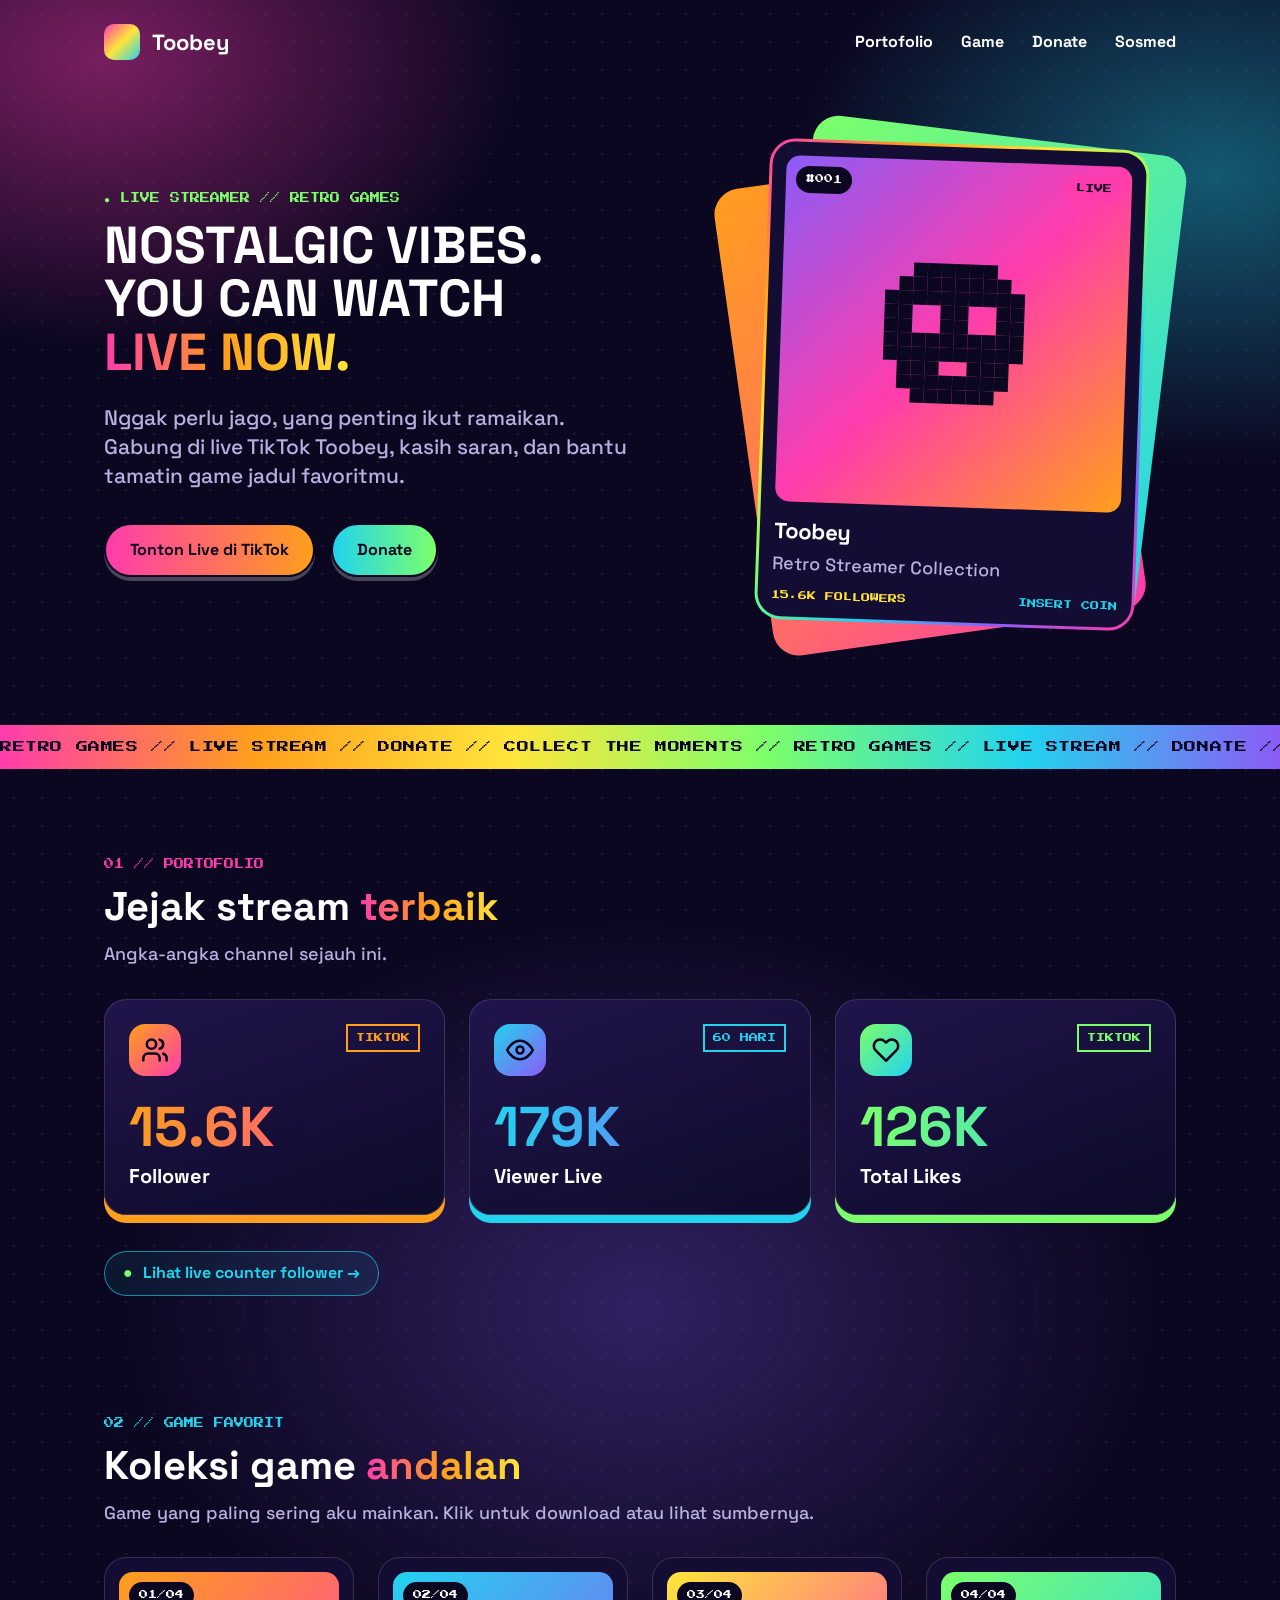
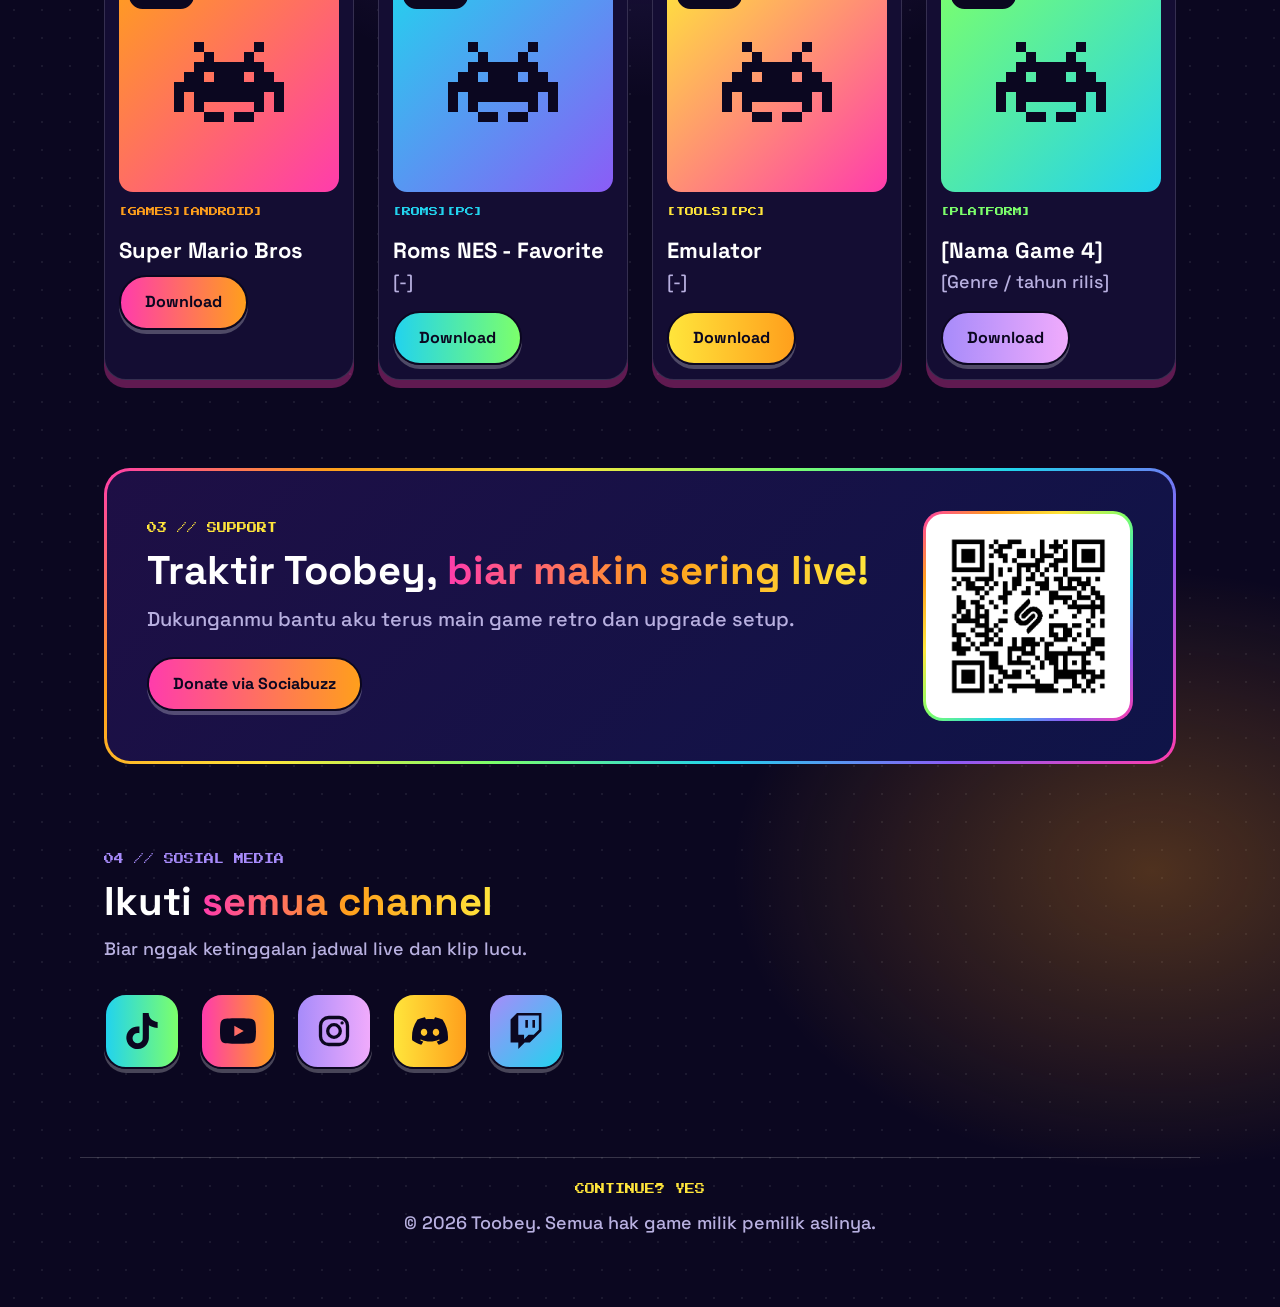
==== index.html @ 03cef906 "Update index.html" ====
<!doctype html>
<html lang="id">
<head>
<meta charset="utf-8">
<meta name="viewport" content="width=device-width, initial-scale=1">
<title>Toobey | Retro Game Streamer</title>
<meta name="description" content="Live streamer game retro. Portofolio, game favorit, donate, dan semua link sosial media.">
<meta name="theme-color" content="#0B0720">

<link rel="preconnect" href="https://fonts.googleapis.com">
<link href="https://fonts.googleapis.com/css2?family=Press+Start+2P&amp;family=Space+Grotesk:wght@500;700&amp;display=swap" rel="stylesheet">
<style>
body{margin:0}
a{text-decoration:none}
.px{font-family:'Press Start 2P',monospace}
.rb{padding:3px;border-radius:26px;background:linear-gradient(135deg,#FF3CAC,#FF9F1C,#FFE53B,#7CFF6B,#22D3EE,#8B5CF6,#FF3CAC);box-sizing:border-box}
.rbi{background:#140D33;border-radius:23px;box-sizing:border-box}
.nft{background:#140D33;border:1px solid rgba(255,255,255,.14);border-radius:22px;padding:14px;box-sizing:border-box;box-shadow:0 8px 0 rgba(255,60,172,.35)}
.nft:hover{transform:translateY(-6px);box-shadow:0 14px 0 rgba(34,211,238,.45)}
.art{position:relative;border-radius:14px;aspect-ratio:1/1;overflow:hidden;display:flex;align-items:center;justify-content:center;margin-bottom:14px}
.badge{position:absolute;top:10px;left:10px;background:#0B0720;color:#fff;font-family:'Press Start 2P',monospace;font-size:9px;line-height:1.4;padding:7px 10px;border-radius:999px}
.g1{background:linear-gradient(135deg,#FF3CAC,#784BA0,#2B86C5)}
.g2{background:linear-gradient(135deg,#FF9F1C,#FF3CAC)}
.g3{background:linear-gradient(135deg,#22D3EE,#8B5CF6)}
.g4{background:linear-gradient(135deg,#7CFF6B,#22D3EE)}
.g5{background:linear-gradient(135deg,#FFE53B,#FF3CAC)}
.g6{background:linear-gradient(135deg,#8B5CF6,#FF3CAC,#FF9F1C)}
.btn{display:inline-block;padding:14px 24px;border-radius:999px;font-family:'Space Grotesk',sans-serif;font-weight:700;font-size:16px;color:#0B0720;min-height:44px;box-sizing:border-box;text-align:center;border:2px solid #0B0720;box-shadow:0 4px 0 rgba(255,255,255,.25)}
.btn:hover{transform:translateY(-2px);filter:brightness(1.1)}
.b1{background:linear-gradient(90deg,#FF3CAC,#FF9F1C)}
.b2{background:linear-gradient(90deg,#22D3EE,#7CFF6B)}
.b3{background:linear-gradient(90deg,#A78BFA,#F0ABFC)}
.b4{background:linear-gradient(90deg,#FFE53B,#FF9F1C)}
.ico{width:76px;height:76px;padding:0;border-radius:22px;display:inline-flex;align-items:center;justify-content:center}
.b5{background:linear-gradient(135deg,#A78BFA,#22D3EE)}
.stat{position:relative;overflow:hidden;border-radius:22px;padding:24px;box-sizing:border-box;background:linear-gradient(160deg,rgba(34,22,78,.95),rgba(14,11,42,.95));border:1px solid rgba(255,255,255,.14);box-shadow:0 8px 0 var(--c1)}
.stat:hover{transform:translateY(-4px)}
.sico{width:52px;height:52px;border-radius:16px;display:flex;align-items:center;justify-content:center;color:#0B0720;background:linear-gradient(135deg,var(--c1),var(--c2))}
.snum{font-size:56px;font-weight:700;line-height:1.05;margin-bottom:6px;background:linear-gradient(90deg,var(--c1),var(--c2));-webkit-background-clip:text;background-clip:text;color:transparent}
.slab{font-size:20px;font-weight:700;color:#fff}
.sbar{position:absolute;left:0;right:0;bottom:0;height:6px;background:linear-gradient(90deg,var(--c1),var(--c2))}
.cpill{display:inline-flex;align-items:center;gap:10px;min-height:44px;box-sizing:border-box;padding:10px 18px;border-radius:999px;border:1px solid rgba(34,211,238,.6);color:#22D3EE;font-weight:700;font-size:16px;background:rgba(34,211,238,.08)}
.cpill:hover{background:rgba(34,211,238,.18)}
.grid{display:grid;gap:24px;grid-template-columns:repeat(auto-fit,minmax(240px,1fr))}
.nav a{color:#fff}.nav a:hover{color:#FFE53B}
.sec{max-width:1120px;margin:0 auto;padding:88px 24px 0;box-sizing:border-box}
.kick{font-family:'Press Start 2P',monospace;font-size:10px;margin-bottom:14px}
.h2{font-family:'Space Grotesk',sans-serif;font-weight:700;font-size:40px;line-height:1.1;margin:0 0 12px;color:#fff}
.gt{background:linear-gradient(90deg,#FF3CAC,#FF9F1C,#FFE53B);-webkit-background-clip:text;background-clip:text;color:transparent}
.mut{color:#B8B0E0}
.nm{font-weight:700;font-size:22px;color:#fff;margin-bottom:4px}
.ft{display:flex;justify-content:space-between;align-items:center;gap:8px;margin-bottom:16px}
.inv{width:10px;height:10px;box-shadow:20px 0px 0 currentColor,80px 0px 0 currentColor,30px 10px 0 currentColor,70px 10px 0 currentColor,20px 20px 0 currentColor,30px 20px 0 currentColor,40px 20px 0 currentColor,50px 20px 0 currentColor,60px 20px 0 currentColor,70px 20px 0 currentColor,80px 20px 0 currentColor,10px 30px 0 currentColor,20px 30px 0 currentColor,40px 30px 0 currentColor,50px 30px 0 currentColor,60px 30px 0 currentColor,80px 30px 0 currentColor,90px 30px 0 currentColor,0px 40px 0 currentColor,10px 40px 0 currentColor,20px 40px 0 currentColor,30px 40px 0 currentColor,40px 40px 0 currentColor,50px 40px 0 currentColor,60px 40px 0 currentColor,70px 40px 0 currentColor,80px 40px 0 currentColor,90px 40px 0 currentColor,100px 40px 0 currentColor,0px 50px 0 currentColor,20px 50px 0 currentColor,30px 50px 0 currentColor,40px 50px 0 currentColor,50px 50px 0 currentColor,60px 50px 0 currentColor,70px 50px 0 currentColor,80px 50px 0 currentColor,100px 50px 0 currentColor,0px 60px 0 currentColor,20px 60px 0 currentColor,80px 60px 0 currentColor,100px 60px 0 currentColor,30px 70px 0 currentColor,40px 70px 0 currentColor,60px 70px 0 currentColor,70px 70px 0 currentColor}
.face{width:14px;height:14px;box-shadow:42px 0px 0 currentColor,56px 0px 0 currentColor,70px 0px 0 currentColor,84px 0px 0 currentColor,98px 0px 0 currentColor,112px 0px 0 currentColor,28px 14px 0 currentColor,42px 14px 0 currentColor,56px 14px 0 currentColor,70px 14px 0 currentColor,84px 14px 0 currentColor,98px 14px 0 currentColor,112px 14px 0 currentColor,126px 14px 0 currentColor,14px 28px 0 currentColor,28px 28px 0 currentColor,42px 28px 0 currentColor,56px 28px 0 currentColor,70px 28px 0 currentColor,84px 28px 0 currentColor,98px 28px 0 currentColor,112px 28px 0 currentColor,126px 28px 0 currentColor,140px 28px 0 currentColor,14px 42px 0 currentColor,28px 42px 0 currentColor,70px 42px 0 currentColor,84px 42px 0 currentColor,126px 42px 0 currentColor,140px 42px 0 currentColor,14px 56px 0 currentColor,28px 56px 0 currentColor,70px 56px 0 currentColor,84px 56px 0 currentColor,126px 56px 0 currentColor,140px 56px 0 currentColor,14px 70px 0 currentColor,28px 70px 0 currentColor,42px 70px 0 currentColor,56px 70px 0 currentColor,70px 70px 0 currentColor,84px 70px 0 currentColor,98px 70px 0 currentColor,112px 70px 0 currentColor,126px 70px 0 currentColor,140px 70px 0 currentColor,14px 84px 0 currentColor,28px 84px 0 currentColor,42px 84px 0 currentColor,56px 84px 0 currentColor,70px 84px 0 currentColor,84px 84px 0 currentColor,98px 84px 0 currentColor,112px 84px 0 currentColor,126px 84px 0 currentColor,140px 84px 0 currentColor,28px 98px 0 currentColor,42px 98px 0 currentColor,56px 98px 0 currentColor,98px 98px 0 currentColor,112px 98px 0 currentColor,126px 98px 0 currentColor,28px 112px 0 currentColor,42px 112px 0 currentColor,56px 112px 0 currentColor,70px 112px 0 currentColor,84px 112px 0 currentColor,98px 112px 0 currentColor,112px 112px 0 currentColor,126px 112px 0 currentColor,42px 126px 0 currentColor,56px 126px 0 currentColor,70px 126px 0 currentColor,84px 126px 0 currentColor,98px 126px 0 currentColor,112px 126px 0 currentColor}
.mq{display:flex;width:max-content;white-space:nowrap;animation:mq 35s linear infinite}
@keyframes mq{to{transform:translateX(-50%)}}
@media (prefers-reduced-motion:reduce){.mq{animation:none}}
.blink{animation:bl 1s steps(2) infinite}
@keyframes bl{50%{opacity:.25}}
</style>
<style>html,body{margin:0}</style>
</head>
<body>

<div style="background-image:radial-gradient(700px 480px at 8% 2%,rgba(255,60,172,.45),transparent 60%),radial-gradient(700px 480px at 95% 6%,rgba(34,211,238,.4),transparent 60%),radial-gradient(800px 600px at 50% 45%,rgba(139,92,246,.3),transparent 65%),radial-gradient(700px 500px at 90% 85%,rgba(255,159,28,.28),transparent 60%),radial-gradient(rgba(255,255,255,.07) 1px,transparent 1px);background-size:auto,auto,auto,auto,28px 28px;background-color:#0B0720;color:#fff;font-family:'Space Grotesk',sans-serif;font-weight:500;font-size:18px;line-height:1.4;min-height:100%;padding-bottom:48px;overflow:hidden">

<div class="nav" style="max-width:1120px;margin:0 auto;padding:24px;display:flex;flex-wrap:wrap;gap:16px;align-items:center;justify-content:space-between;box-sizing:border-box">
<div style="display:flex;align-items:center;gap:12px"><div style="width:36px;height:36px;border-radius:10px;background:linear-gradient(135deg,#FF3CAC,#FFE53B,#22D3EE)"></div><div style="font-weight:700;font-size:22px">Toobey</div></div>
<div style="display:flex;flex-wrap:wrap;gap:28px;font-weight:700;font-size:16px"><a href="#portofolio">Portofolio</a><a href="#game">Game</a><a href="#donate">Donate</a><a href="#sosmed">Sosmed</a></div>
</div>

<div style="max-width:1120px;margin:0 auto;padding:40px 24px 0;display:flex;flex-wrap:wrap;gap:56px;align-items:center;box-sizing:border-box">
<div style="flex:1.3 1 400px">
<div class="kick" style="color:#7CFF6B"><span class="blink">&#9679;</span> LIVE STREAMER // RETRO GAMES</div>
<h1 style="margin:0 0 24px;font-size:clamp(32px,4.6vw,52px);font-weight:700;line-height:1.02">NOSTALGIC VIBES.<br>YOU CAN WATCH<br><span class="gt">LIVE NOW.</span></h1>
<p class="mut" style="margin:0 0 32px;font-size:21px;max-width:540px">Nggak perlu jago, yang penting ikut ramaikan. Gabung di live TikTok Toobey, kasih saran, dan bantu tamatin game jadul favoritmu.</p>
<div style="display:flex;flex-wrap:wrap;gap:16px"><a class="btn b1" href="https://www.tiktok.com/@its.toobey/live" data-tt-live>Tonton Live di TikTok</a><a class="btn b2" href="#donate">Donate</a></div>
</div>
<div style="flex:1 1 320px;display:flex;justify-content:center">
<div style="position:relative;width:100%;max-width:380px;padding:20px 0">
<div class="g2" style="position:absolute;inset:40px 24px 10px -20px;border-radius:26px;transform:rotate(-8deg)"></div>
<div class="g4" style="position:absolute;inset:10px -20px 40px 24px;border-radius:26px;transform:rotate(7deg)"></div>
<div class="rb" style="position:relative;transform:rotate(2deg)"><div class="rbi" style="padding:14px">
<div class="art g6" style="margin-bottom:14px"><div class="badge">#001</div><div class="badge" style="left:auto;right:10px;background:#FF3CAC;color:#0B0720">LIVE</div><div style="width:168px;height:140px;color:#0B0720"><div class="face"></div></div></div>
<div class="nm">Toobey</div>
<div class="mut" style="margin-bottom:14px">Retro Streamer Collection</div>
<div class="ft" style="margin:0"><span class="px" style="font-size:9px;color:#FFE53B"><span data-stat="followers">[ANGKA]</span> FOLLOWERS</span><span class="px blink" style="font-size:9px;color:#22D3EE">INSERT COIN</span></div>
</div></div>
</div>
</div>
</div>

<div style="margin-top:80px;background:linear-gradient(90deg,#FF3CAC,#FF9F1C,#FFE53B,#7CFF6B,#22D3EE,#8B5CF6);padding:14px 0;overflow:hidden;color:#0B0720;font-family:'Press Start 2P',monospace;font-size:12px;letter-spacing:.05em" aria-hidden="true"><div class="mq"><span>RETRO&nbsp;GAMES&nbsp;//&nbsp;LIVE&nbsp;STREAM&nbsp;//&nbsp;DONATE&nbsp;//&nbsp;COLLECT&nbsp;THE&nbsp;MOMENTS&nbsp;//&nbsp;RETRO&nbsp;GAMES&nbsp;//&nbsp;LIVE&nbsp;STREAM&nbsp;//&nbsp;DONATE&nbsp;//&nbsp;COLLECT&nbsp;THE&nbsp;MOMENTS&nbsp;//&nbsp;RETRO&nbsp;GAMES&nbsp;//&nbsp;LIVE&nbsp;STREAM&nbsp;//&nbsp;DONATE&nbsp;//&nbsp;COLLECT&nbsp;THE&nbsp;MOMENTS&nbsp;//&nbsp;</span><span>RETRO&nbsp;GAMES&nbsp;//&nbsp;LIVE&nbsp;STREAM&nbsp;//&nbsp;DONATE&nbsp;//&nbsp;COLLECT&nbsp;THE&nbsp;MOMENTS&nbsp;//&nbsp;RETRO&nbsp;GAMES&nbsp;//&nbsp;LIVE&nbsp;STREAM&nbsp;//&nbsp;DONATE&nbsp;//&nbsp;COLLECT&nbsp;THE&nbsp;MOMENTS&nbsp;//&nbsp;RETRO&nbsp;GAMES&nbsp;//&nbsp;LIVE&nbsp;STREAM&nbsp;//&nbsp;DONATE&nbsp;//&nbsp;COLLECT&nbsp;THE&nbsp;MOMENTS&nbsp;//&nbsp;</span></div></div>

<div id="portofolio" class="sec">
<div class="kick" style="color:#FF3CAC">01 // PORTOFOLIO</div>
<h2 class="h2">Jejak stream <span class="gt">terbaik</span></h2>
<p class="mut" style="margin:0 0 32px">Angka-angka channel sejauh ini.</p>
<div class="grid" style="margin-bottom:36px">
<div class="stat" style="--c1:#FF9F1C;--c2:#FF3CAC"><div style="display:flex;justify-content:space-between;align-items:flex-start;margin-bottom:22px"><div class="sico"><svg viewBox="0 0 24 24" width="28" height="28" fill="none" stroke="currentColor" stroke-width="2.2" stroke-linecap="round" stroke-linejoin="round" aria-hidden="true"><path d="M16 21v-2a4 4 0 0 0-4-4H6a4 4 0 0 0-4 4v2"/><circle cx="9" cy="7" r="4"/><path d="M22 21v-2a4 4 0 0 0-3-3.87"/><path d="M16 3.13a4 4 0 0 1 0 7.75"/></svg></div><span class="px" style="font-size:9px;color:#FF9F1C;border:2px solid #FF9F1C;padding:6px 8px;line-height:1.4">TIKTOK</span></div><div class="snum" data-stat="followers">[ANGKA]</div><div class="slab">Follower</div></div>
<div class="stat" style="--c1:#22D3EE;--c2:#8B5CF6"><div style="display:flex;justify-content:space-between;align-items:flex-start;margin-bottom:22px"><div class="sico"><svg viewBox="0 0 24 24" width="28" height="28" fill="none" stroke="currentColor" stroke-width="2.2" stroke-linecap="round" stroke-linejoin="round" aria-hidden="true"><path d="M1 12s4-8 11-8 11 8 11 8-4 8-11 8-11-8-11-8z"/><circle cx="12" cy="12" r="3"/></svg></div><span class="px" style="font-size:9px;color:#22D3EE;border:2px solid #22D3EE;padding:6px 8px;line-height:1.4">60 HARI</span></div><div class="snum" data-stat="viewers">[ANGKA]</div><div class="slab">Viewer Live</div></div>
<div class="stat" style="--c1:#7CFF6B;--c2:#22D3EE"><div style="display:flex;justify-content:space-between;align-items:flex-start;margin-bottom:22px"><div class="sico"><svg viewBox="0 0 24 24" width="28" height="28" fill="none" stroke="currentColor" stroke-width="2.2" stroke-linecap="round" stroke-linejoin="round" aria-hidden="true"><path d="M20.84 4.61a5.5 5.5 0 0 0-7.78 0L12 5.67l-1.06-1.06a5.5 5.5 0 0 0-7.78 7.78l1.06 1.06L12 21.23l7.78-7.78 1.06-1.06a5.5 5.5 0 0 0 0-7.78z"/></svg></div><span class="px" style="font-size:9px;color:#7CFF6B;border:2px solid #7CFF6B;padding:6px 8px;line-height:1.4">TIKTOK</span></div><div class="snum" data-stat="likes">[ANGKA]</div><div class="slab">Total Likes</div></div>
</div>
<div style="margin:0 0 32px"><a class="cpill" href="https://tokcounter.com/id?user=its.toobey" target="_blank" rel="noopener" data-tt-counter><span class="blink" style="color:#7CFF6B">&#9679;</span> Lihat live counter follower &rarr;</a></div>
<div class="grid" id="clips"></div>
</div>

<div id="game" class="sec">
<div class="kick" style="color:#22D3EE">02 // GAME FAVORIT</div>
<h2 class="h2">Koleksi game <span class="gt">andalan</span></h2>
<p class="mut" style="margin:0 0 32px">Game yang paling sering aku mainkan. Klik untuk download atau lihat sumbernya.</p>
<div class="grid" style="grid-template-columns:repeat(auto-fit,minmax(250px,1fr))">
<div class="nft"><div class="art g2"><div class="badge">01/04</div><div style="width:110px;height:80px;color:#0B0720"><div class="inv"></div></div></div><div class="ft"><span class="px" style="font-size:9px;color:#FF9F1C">[GAMES][ANDROID]</span></div><div class="nm">Super Mario Bros</div><div class="mut" style="margin-bottom:10px"></div><a class="btn b1" href="https://toobeys.github.io/link-smbr/">Download</a></div>
<div class="nft"><div class="art g3"><div class="badge">02/04</div><div style="width:110px;height:80px;color:#0B0720"><div class="inv"></div></div></div><div class="ft"><span class="px" style="font-size:9px;color:#22D3EE">[ROMS][PC]</span></div><div class="nm">Roms NES - Favorite</div><div class="mut" style="margin-bottom:16px">[-]</div><a class="btn b2" href="https://drive.google.com/file/d/1R2_-fKvoeXZqKGGdcQckTJF9IW-Y7uQy/view">Download</a></div>
<div class="nft"><div class="art g5"><div class="badge">03/04</div><div style="width:110px;height:80px;color:#0B0720"><div class="inv"></div></div></div><div class="ft"><span class="px" style="font-size:9px;color:#FFE53B">[TOOLS][PC]</span></div><div class="nm">Emulator</div><div class="mut" style="margin-bottom:16px">[-]</div><a class="btn b4" href="href="https://www.mesen.ca/">Download</a></div>
<div class="nft"><div class="art g4"><div class="badge">04/04</div><div style="width:110px;height:80px;color:#0B0720"><div class="inv"></div></div></div><div class="ft"><span class="px" style="font-size:9px;color:#7CFF6B">[PLATFORM]</span></div><div class="nm">[Nama Game 4]</div><div class="mut" style="margin-bottom:16px">[Genre / tahun rilis]</div><a class="btn b3" href="#">Download</a></div>
</div>
</div>

<div id="donate" class="sec">
<div class="rb"><div class="rbi" style="display:flex;flex-wrap:wrap;gap:36px;align-items:center;padding:40px;background:linear-gradient(135deg,#1E0F45,#0F1448)">
<div style="flex:1 1 340px">
<div class="kick" style="color:#FFE53B">03 // SUPPORT</div>
<h2 class="h2">Traktir Toobey, <span class="gt">biar makin sering live!</span></h2>
<p class="mut" style="margin:0 0 24px;font-size:20px">Dukunganmu bantu aku terus main game retro dan upgrade setup.</p>
<div style="display:flex;flex-wrap:wrap;gap:16px"><a class="btn b1" href="https://sociabuzz.com/toobey/tribe" target="_blank" rel="noopener">Donate via Sociabuzz</a></div>
</div>
<div style="flex:0 1 210px;width:210px;margin:0 auto"><div class="rb" style="border-radius:20px"><div style="aspect-ratio:1/1;background:#fff;border-radius:17px;display:flex;align-items:center;justify-content:center" class="px"><img src="qr.png" alt="QR donate Toobey via Sociabuzz" style="width:100%;height:100%;object-fit:contain;border-radius:17px;padding:10px;box-sizing:border-box"></div></div></div>
</div></div>
</div>

<div id="sosmed" class="sec">
<div class="kick" style="color:#A78BFA">04 // SOSIAL MEDIA</div>
<h2 class="h2">Ikuti <span class="gt">semua channel</span></h2>
<p class="mut" style="margin:0 0 32px">Biar nggak ketinggalan jadwal live dan klip lucu.</p>
<div style="display:flex;flex-wrap:wrap;gap:20px">
<a class="btn ico b2" href="https://www.tiktok.com/@its.toobey" data-tt target="_blank" rel="noopener" aria-label="TikTok" title="TikTok"><svg viewBox="0 0 24 24" width="36" height="36" fill="currentColor" aria-hidden="true"><path d="M12.525.02c1.31-.02 2.61-.01 3.91-.02.08 1.53.63 3.09 1.75 4.17 1.12 1.11 2.7 1.62 4.24 1.79v4.03c-1.44-.05-2.89-.35-4.2-.97-.57-.26-1.1-.59-1.62-.93-.01 2.92.01 5.84-.02 8.75-.08 1.4-.54 2.79-1.35 3.94-1.31 1.92-3.58 3.17-5.91 3.21-1.43.08-2.86-.31-4.08-1.03-2.02-1.19-3.44-3.37-3.65-5.71-.02-.5-.03-1-.01-1.49.18-1.9 1.12-3.72 2.58-4.96 1.66-1.44 3.98-2.13 6.15-1.72.02 1.48-.04 2.96-.04 4.44-.99-.32-2.15-.23-3.02.37-.63.41-1.11 1.04-1.36 1.75-.21.51-.15 1.07-.14 1.61.24 1.64 1.82 3.02 3.5 2.87 1.12-.01 2.19-.66 2.77-1.61.19-.33.4-.67.41-1.06.1-1.79.06-3.57.07-5.36.01-4.03-.01-8.05.02-12.07z"/></svg></a>
<a class="btn ico b1" href="#" target="_blank" rel="noopener" aria-label="YouTube" title="YouTube"><svg viewBox="0 0 24 24" width="36" height="36" fill="currentColor" aria-hidden="true"><path d="M23.498 6.186a3.016 3.016 0 0 0-2.122-2.136C19.505 3.545 12 3.545 12 3.545s-7.505 0-9.377.505A3.017 3.017 0 0 0 .502 6.186C0 8.07 0 12 0 12s0 3.93.502 5.814a3.016 3.016 0 0 0 2.122 2.136c1.871.505 9.376.505 9.376.505s7.505 0 9.377-.505a3.015 3.015 0 0 0 2.122-2.136C24 15.93 24 12 24 12s0-3.93-.502-5.814zM9.545 15.568V8.432L15.818 12l-6.273 3.568z"/></svg></a>
<a class="btn ico b3" href="#" target="_blank" rel="noopener" aria-label="Instagram" title="Instagram"><svg viewBox="0 0 24 24" width="36" height="36" fill="none" stroke="currentColor" stroke-width="2.2" aria-hidden="true"><rect x="3" y="3" width="18" height="18" rx="5.5"/><circle cx="12" cy="12" r="4.2"/><circle cx="17.4" cy="6.6" r="1.1" fill="currentColor" stroke="none"/></svg></a>
<a class="btn ico b4" href="#" target="_blank" rel="noopener" aria-label="Discord" title="Discord"><svg viewBox="0 0 24 24" width="36" height="36" fill="currentColor" aria-hidden="true"><path d="M20.317 4.3698a19.7913 19.7913 0 00-4.8851-1.5152.0741.0741 0 00-.0785.0371c-.211.3753-.4447.8648-.6083 1.2495-1.8447-.2762-3.68-.2762-5.4868 0-.1636-.3933-.4058-.8742-.6177-1.2495a.077.077 0 00-.0785-.037 19.7363 19.7363 0 00-4.8852 1.515.0699.0699 0 00-.0321.0277C.5334 9.0458-.319 13.5799.0992 18.0578a.0824.0824 0 00.0312.0561c2.0528 1.5076 4.0413 2.4228 5.9929 3.0294a.0777.0777 0 00.0842-.0276c.4616-.6304.8731-1.2952 1.226-1.9942a.076.076 0 00-.0416-.1057c-.6528-.2476-1.2743-.5495-1.8722-.8923a.077.077 0 01-.0076-.1277c.1258-.0943.2517-.1923.3718-.2914a.0743.0743 0 01.0776-.0105c3.9278 1.7933 8.18 1.7933 12.0614 0a.0739.0739 0 01.0785.0095c.1202.099.246.1981.3728.2924a.077.077 0 01-.0066.1276 12.2986 12.2986 0 01-1.873.8914.0766.0766 0 00-.0407.1067c.3604.698.7719 1.3628 1.225 1.9932a.076.076 0 00.0842.0286c1.961-.6067 3.9495-1.5219 6.0023-3.0294a.077.077 0 00.0313-.0552c.5004-5.177-.8382-9.6739-3.5485-13.6604a.061.061 0 00-.0312-.0286zM8.02 15.3312c-1.1825 0-2.1569-1.0857-2.1569-2.419 0-1.3332.9555-2.4189 2.157-2.4189 1.2108 0 2.1757 1.0952 2.1568 2.419 0 1.3332-.9555 2.4189-2.1569 2.4189zm7.9748 0c-1.1825 0-2.1569-1.0857-2.1569-2.419 0-1.3332.9554-2.4189 2.1569-2.4189 1.2108 0 2.1757 1.0952 2.1568 2.419 0 1.3332-.946 2.4189-2.1568 2.4189Z"/></svg></a>
<a class="btn ico b5" href="#" target="_blank" rel="noopener" aria-label="Twitch" title="Twitch"><svg viewBox="0 0 24 24" width="36" height="36" fill="currentColor" aria-hidden="true"><path d="M11.571 4.714h1.715v5.143H11.57zm4.715 0H18v5.143h-1.714zM6 0L1.714 4.286v15.428h5.143V24l4.286-4.286h3.428L22.286 12V0zm14.571 11.143l-3.428 3.428h-3.43l-3 3v-3H6.857V1.714h13.714Z"/></svg></a>
</div>
</div>

<div style="max-width:1120px;margin:88px auto 0;padding:24px;border-top:1px solid rgba(255,255,255,.18);text-align:center;box-sizing:border-box">
<div class="px blink" style="font-size:10px;color:#FFE53B;margin-bottom:14px">CONTINUE? YES</div>
<div class="mut">© 2026 Toobey. Semua hak game milik pemilik aslinya.</div>
</div>

</div>
<script>
(function(){
  function fmt(n){return Number(n).toLocaleString('id-ID');}
  fetch('stats.json',{cache:'no-store'}).then(function(r){return r.json();}).then(function(d){
    var map={followers:d.followers,viewers:d.total_viewer_live,likes:d.total_likes};
    document.querySelectorAll('[data-stat]').forEach(function(el){
      var v=map[el.getAttribute('data-stat')];
      if(v===undefined||v===null||v==='')return;var t=String(v).trim();el.textContent=/^[0-9]+$/.test(t)?fmt(t):t;
    });
    if(d.tiktok_username){
      var u=String(d.tiktok_username).replace('@','');
      var base='https://www.tiktok.com/@'+u;
      document.querySelectorAll('[data-tt]').forEach(function(a){a.href=base;});
      document.querySelectorAll('[data-tt-live]').forEach(function(a){a.href=base+'/live';});
      document.querySelectorAll('[data-tt-counter]').forEach(function(a){a.href='https://tokcounter.com/id?user='+encodeURIComponent(u);});
      document.querySelectorAll('[data-tt-handle]').forEach(function(s){s.textContent='@'+u;});
    }
    var vids=(d.video_tiktok||[]).map(function(u){var m=String(u).match(/video\/(\d+)/);return m?{url:u,id:m[1]}:null;}).filter(Boolean);
    if(vids.length){
      var box=document.getElementById('clips');
      box.innerHTML=vids.map(function(v){
        return '<div class="nft" style="padding:10px"><blockquote class="tiktok-embed" cite="'+v.url+'" data-video-id="'+v.id+'" style="max-width:605px;min-width:0;margin:0"><section></section></blockquote></div>';
      }).join('');
      var s=document.createElement('script');s.src='https://www.tiktok.com/embed.js';s.async=true;document.body.appendChild(s);
    }
  }).catch(function(){});
})();
</script>
</body>
</html>
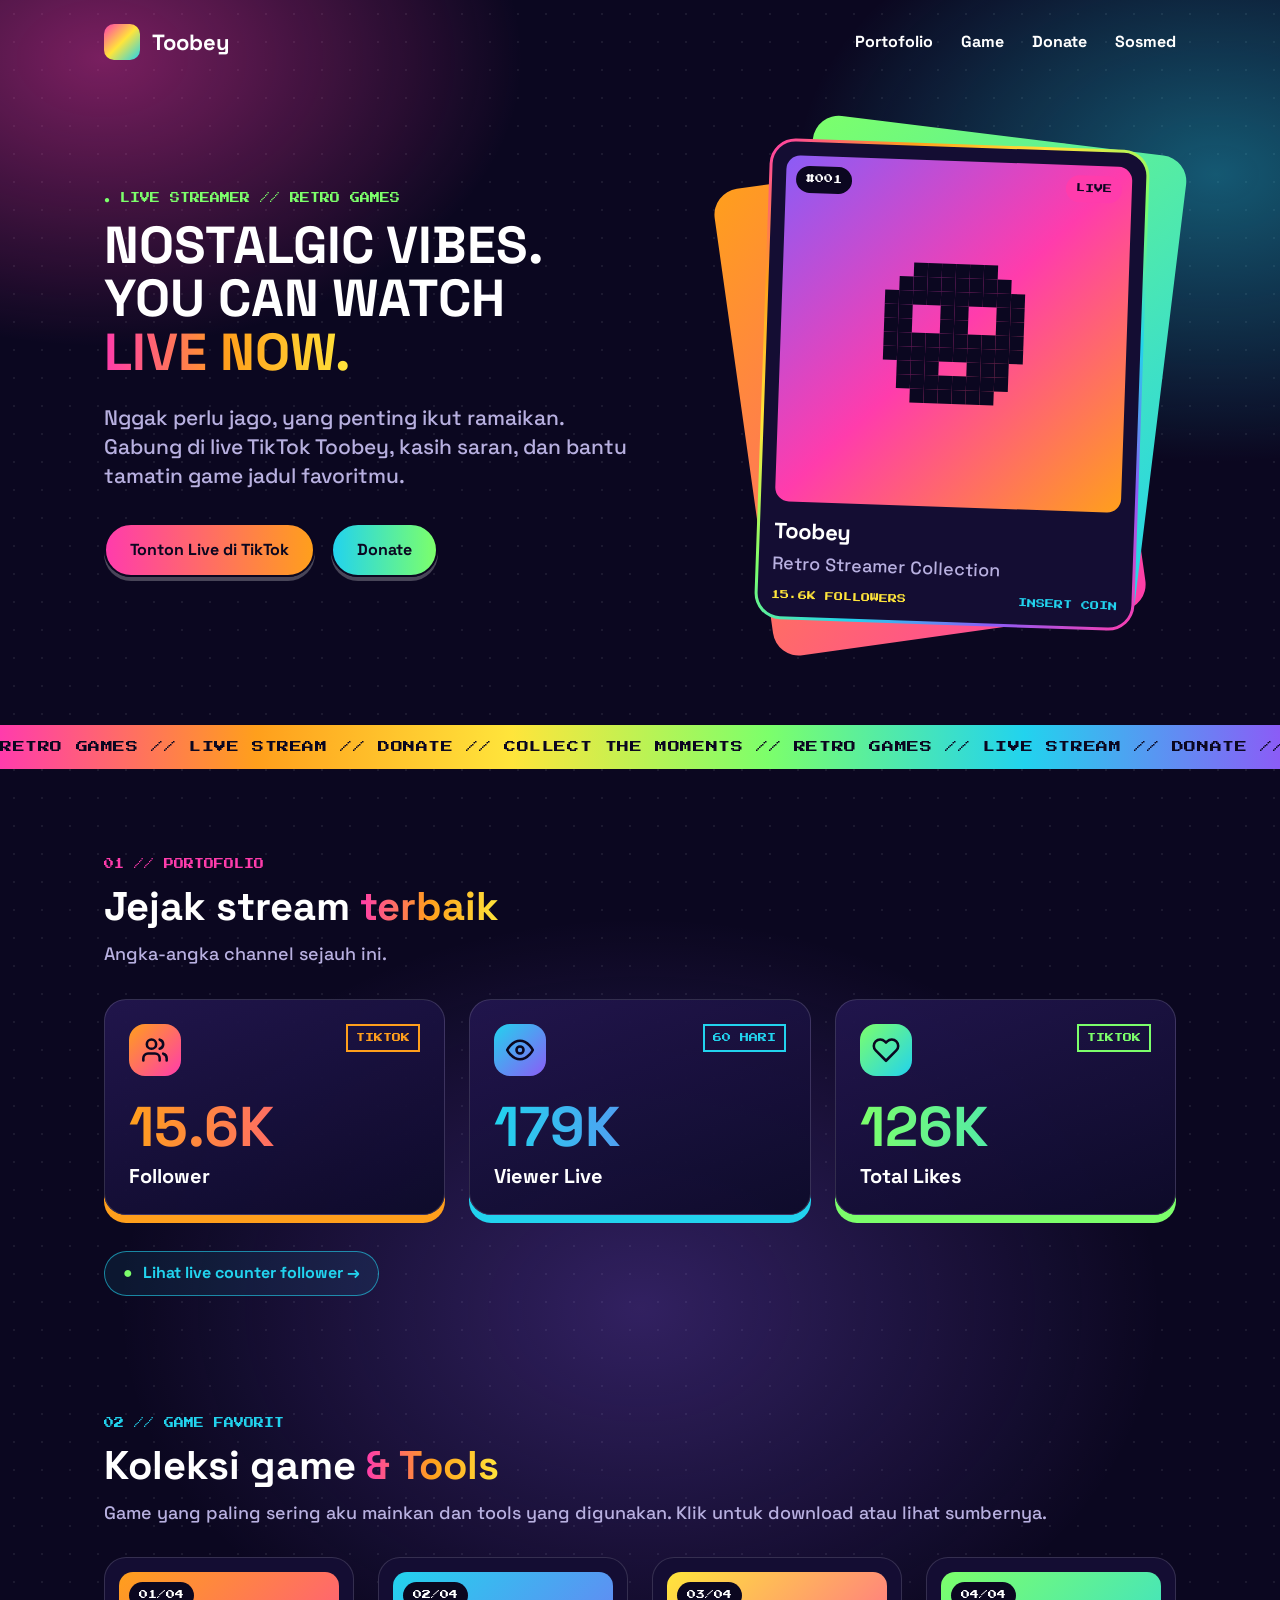
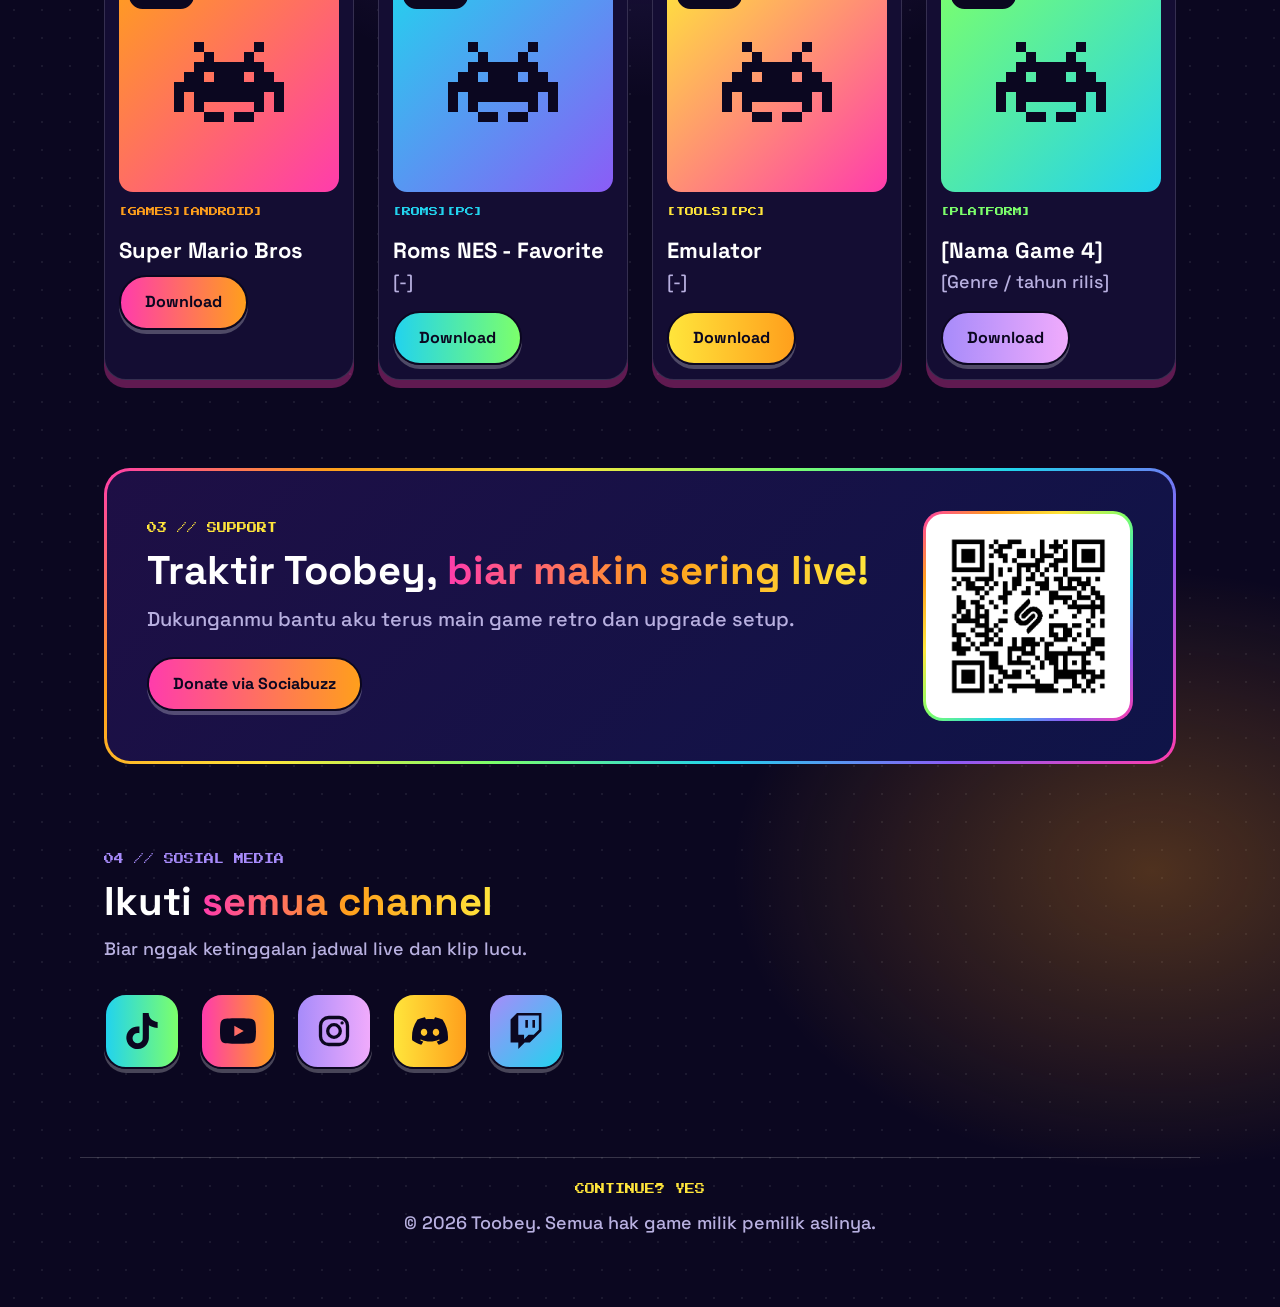
==== commit f99c4c7d: "Update index.html" ====
--- a/index.html
+++ b/index.html
@@ -107,8 +107,8 @@
 
 <div id="game" class="sec">
 <div class="kick" style="color:#22D3EE">02 // GAME FAVORIT</div>
-<h2 class="h2">Koleksi game <span class="gt">andalan</span></h2>
-<p class="mut" style="margin:0 0 32px">Game yang paling sering aku mainkan. Klik untuk download atau lihat sumbernya.</p>
+<h2 class="h2">Koleksi game <span class="gt">& Tools</span></h2>
+<p class="mut" style="margin:0 0 32px">Game yang paling sering aku mainkan dan tools yang digunakan. Klik untuk download atau lihat sumbernya.</p>
 <div class="grid" style="grid-template-columns:repeat(auto-fit,minmax(250px,1fr))">
 <div class="nft"><div class="art g2"><div class="badge">01/04</div><div style="width:110px;height:80px;color:#0B0720"><div class="inv"></div></div></div><div class="ft"><span class="px" style="font-size:9px;color:#FF9F1C">[GAMES][ANDROID]</span></div><div class="nm">Super Mario Bros</div><div class="mut" style="margin-bottom:10px"></div><a class="btn b1" href="https://toobeys.github.io/link-smbr/">Download</a></div>
 <div class="nft"><div class="art g3"><div class="badge">02/04</div><div style="width:110px;height:80px;color:#0B0720"><div class="inv"></div></div></div><div class="ft"><span class="px" style="font-size:9px;color:#22D3EE">[ROMS][PC]</span></div><div class="nm">Roms NES - Favorite</div><div class="mut" style="margin-bottom:16px">[-]</div><a class="btn b2" href="https://drive.google.com/file/d/1R2_-fKvoeXZqKGGdcQckTJF9IW-Y7uQy/view">Download</a></div>
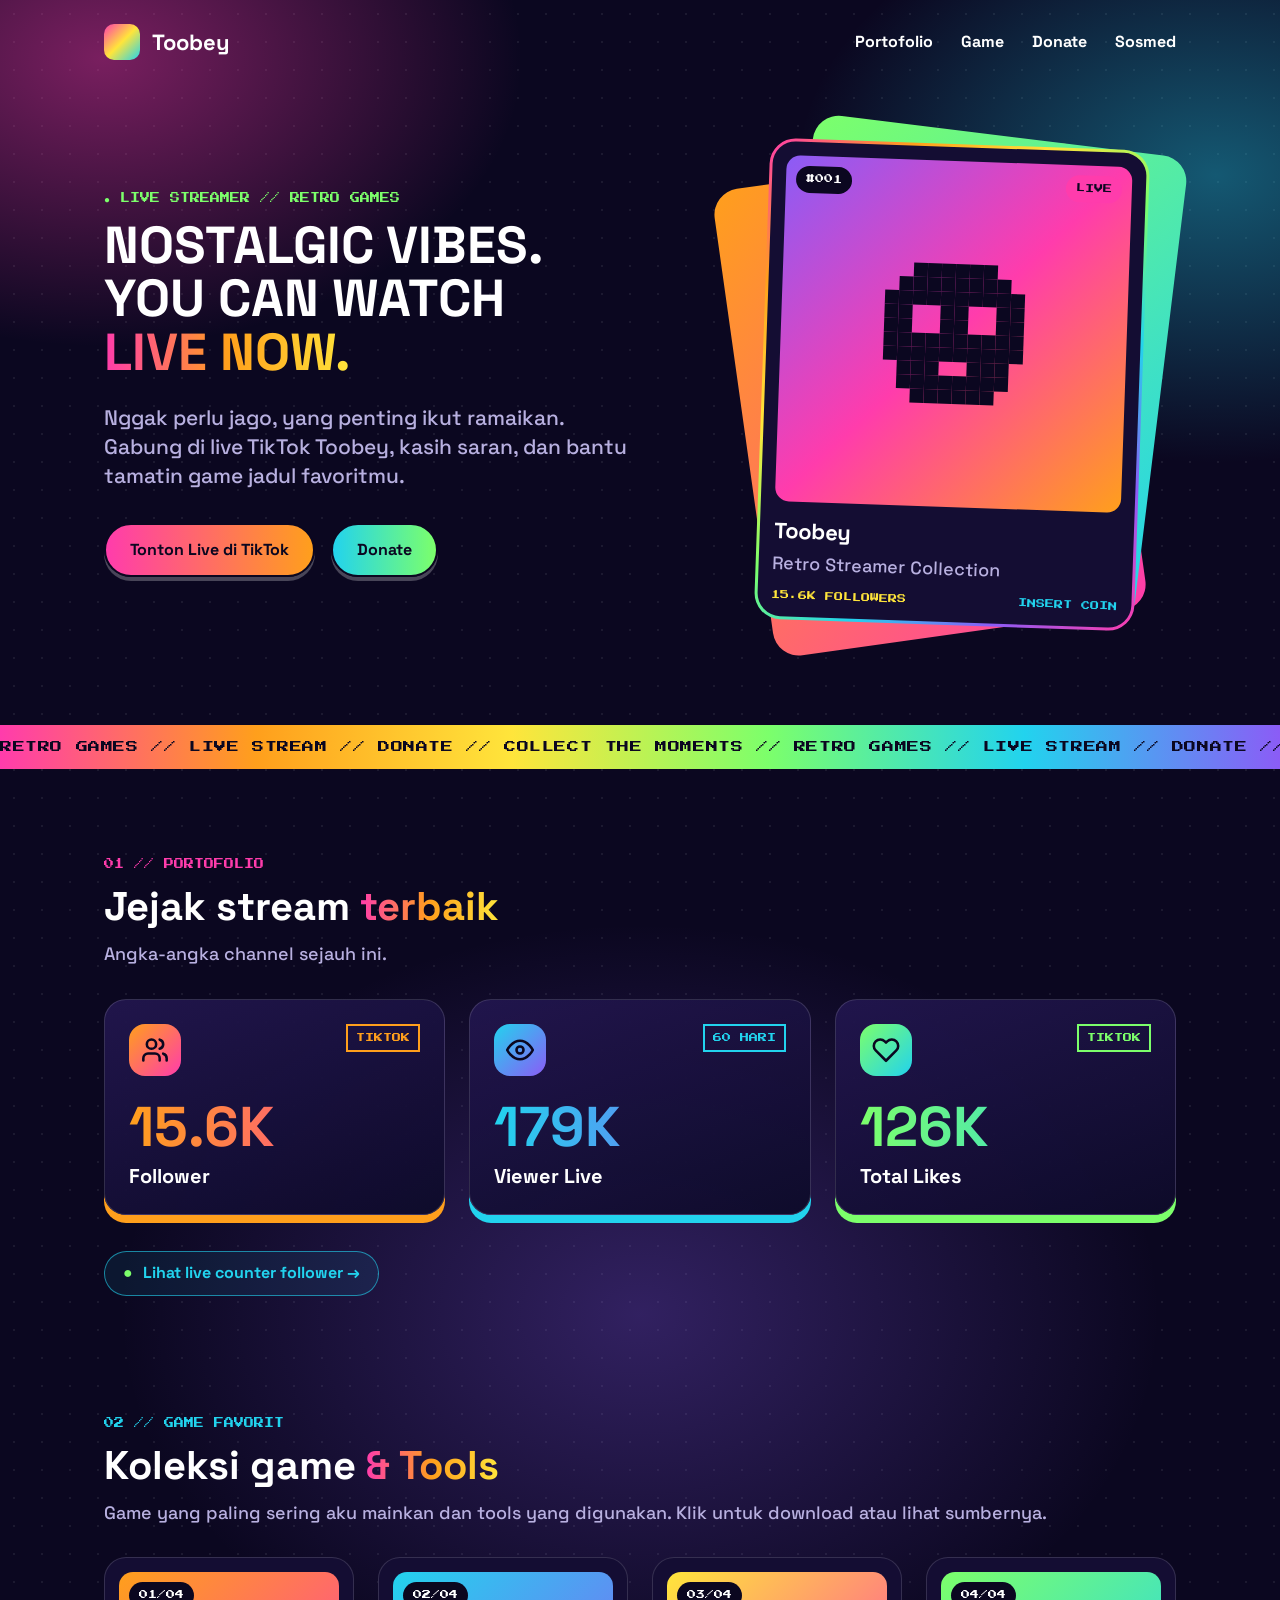
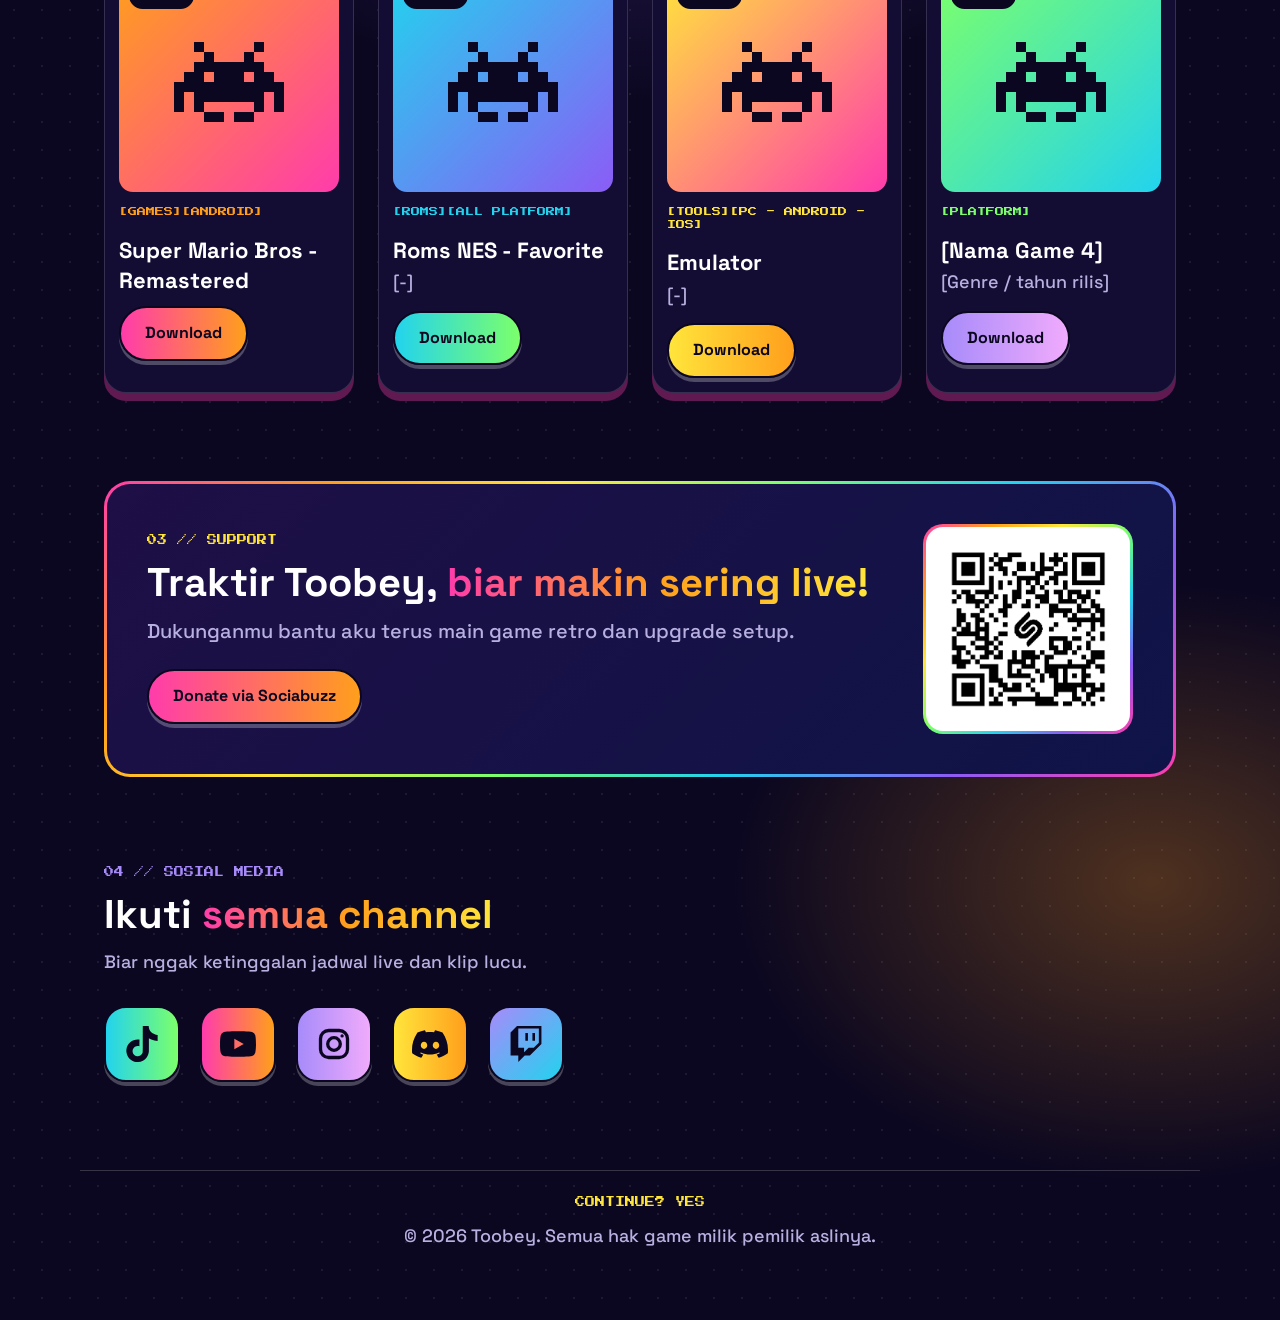
==== commit 616c5f9b: "Update index.html" ====
--- a/index.html
+++ b/index.html
@@ -110,9 +110,9 @@
 <h2 class="h2">Koleksi game <span class="gt">& Tools</span></h2>
 <p class="mut" style="margin:0 0 32px">Game yang paling sering aku mainkan dan tools yang digunakan. Klik untuk download atau lihat sumbernya.</p>
 <div class="grid" style="grid-template-columns:repeat(auto-fit,minmax(250px,1fr))">
-<div class="nft"><div class="art g2"><div class="badge">01/04</div><div style="width:110px;height:80px;color:#0B0720"><div class="inv"></div></div></div><div class="ft"><span class="px" style="font-size:9px;color:#FF9F1C">[GAMES][ANDROID]</span></div><div class="nm">Super Mario Bros</div><div class="mut" style="margin-bottom:10px"></div><a class="btn b1" href="https://toobeys.github.io/link-smbr/">Download</a></div>
-<div class="nft"><div class="art g3"><div class="badge">02/04</div><div style="width:110px;height:80px;color:#0B0720"><div class="inv"></div></div></div><div class="ft"><span class="px" style="font-size:9px;color:#22D3EE">[ROMS][PC]</span></div><div class="nm">Roms NES - Favorite</div><div class="mut" style="margin-bottom:16px">[-]</div><a class="btn b2" href="https://drive.google.com/file/d/1R2_-fKvoeXZqKGGdcQckTJF9IW-Y7uQy/view">Download</a></div>
-<div class="nft"><div class="art g5"><div class="badge">03/04</div><div style="width:110px;height:80px;color:#0B0720"><div class="inv"></div></div></div><div class="ft"><span class="px" style="font-size:9px;color:#FFE53B">[TOOLS][PC]</span></div><div class="nm">Emulator</div><div class="mut" style="margin-bottom:16px">[-]</div><a class="btn b4" href="href="https://www.mesen.ca/">Download</a></div>
+<div class="nft"><div class="art g2"><div class="badge">01/04</div><div style="width:110px;height:80px;color:#0B0720"><div class="inv"></div></div></div><div class="ft"><span class="px" style="font-size:9px;color:#FF9F1C">[GAMES][ANDROID]</span></div><div class="nm">Super Mario Bros - Remastered</div><div class="mut" style="margin-bottom:10px"></div><a class="btn b1" href="https://toobeys.github.io/link-smbr/">Download</a></div>
+<div class="nft"><div class="art g3"><div class="badge">02/04</div><div style="width:110px;height:80px;color:#0B0720"><div class="inv"></div></div></div><div class="ft"><span class="px" style="font-size:9px;color:#22D3EE">[ROMS][ALL PLATFORM]</span></div><div class="nm">Roms NES - Favorite</div><div class="mut" style="margin-bottom:16px">[-]</div><a class="btn b2" href="https://drive.google.com/file/d/1R2_-fKvoeXZqKGGdcQckTJF9IW-Y7uQy/view">Download</a></div>
+<div class="nft"><div class="art g5"><div class="badge">03/04</div><div style="width:110px;height:80px;color:#0B0720"><div class="inv"></div></div></div><div class="ft"><span class="px" style="font-size:9px;color:#FFE53B">[TOOLS][PC - ANDROID - IOS]</span></div><div class="nm">Emulator</div><div class="mut" style="margin-bottom:16px">[-]</div><a class="btn b4" href="https://toobeys.github.io/emulator_download/">Download</a></div>
 <div class="nft"><div class="art g4"><div class="badge">04/04</div><div style="width:110px;height:80px;color:#0B0720"><div class="inv"></div></div></div><div class="ft"><span class="px" style="font-size:9px;color:#7CFF6B">[PLATFORM]</span></div><div class="nm">[Nama Game 4]</div><div class="mut" style="margin-bottom:16px">[Genre / tahun rilis]</div><a class="btn b3" href="#">Download</a></div>
 </div>
 </div>
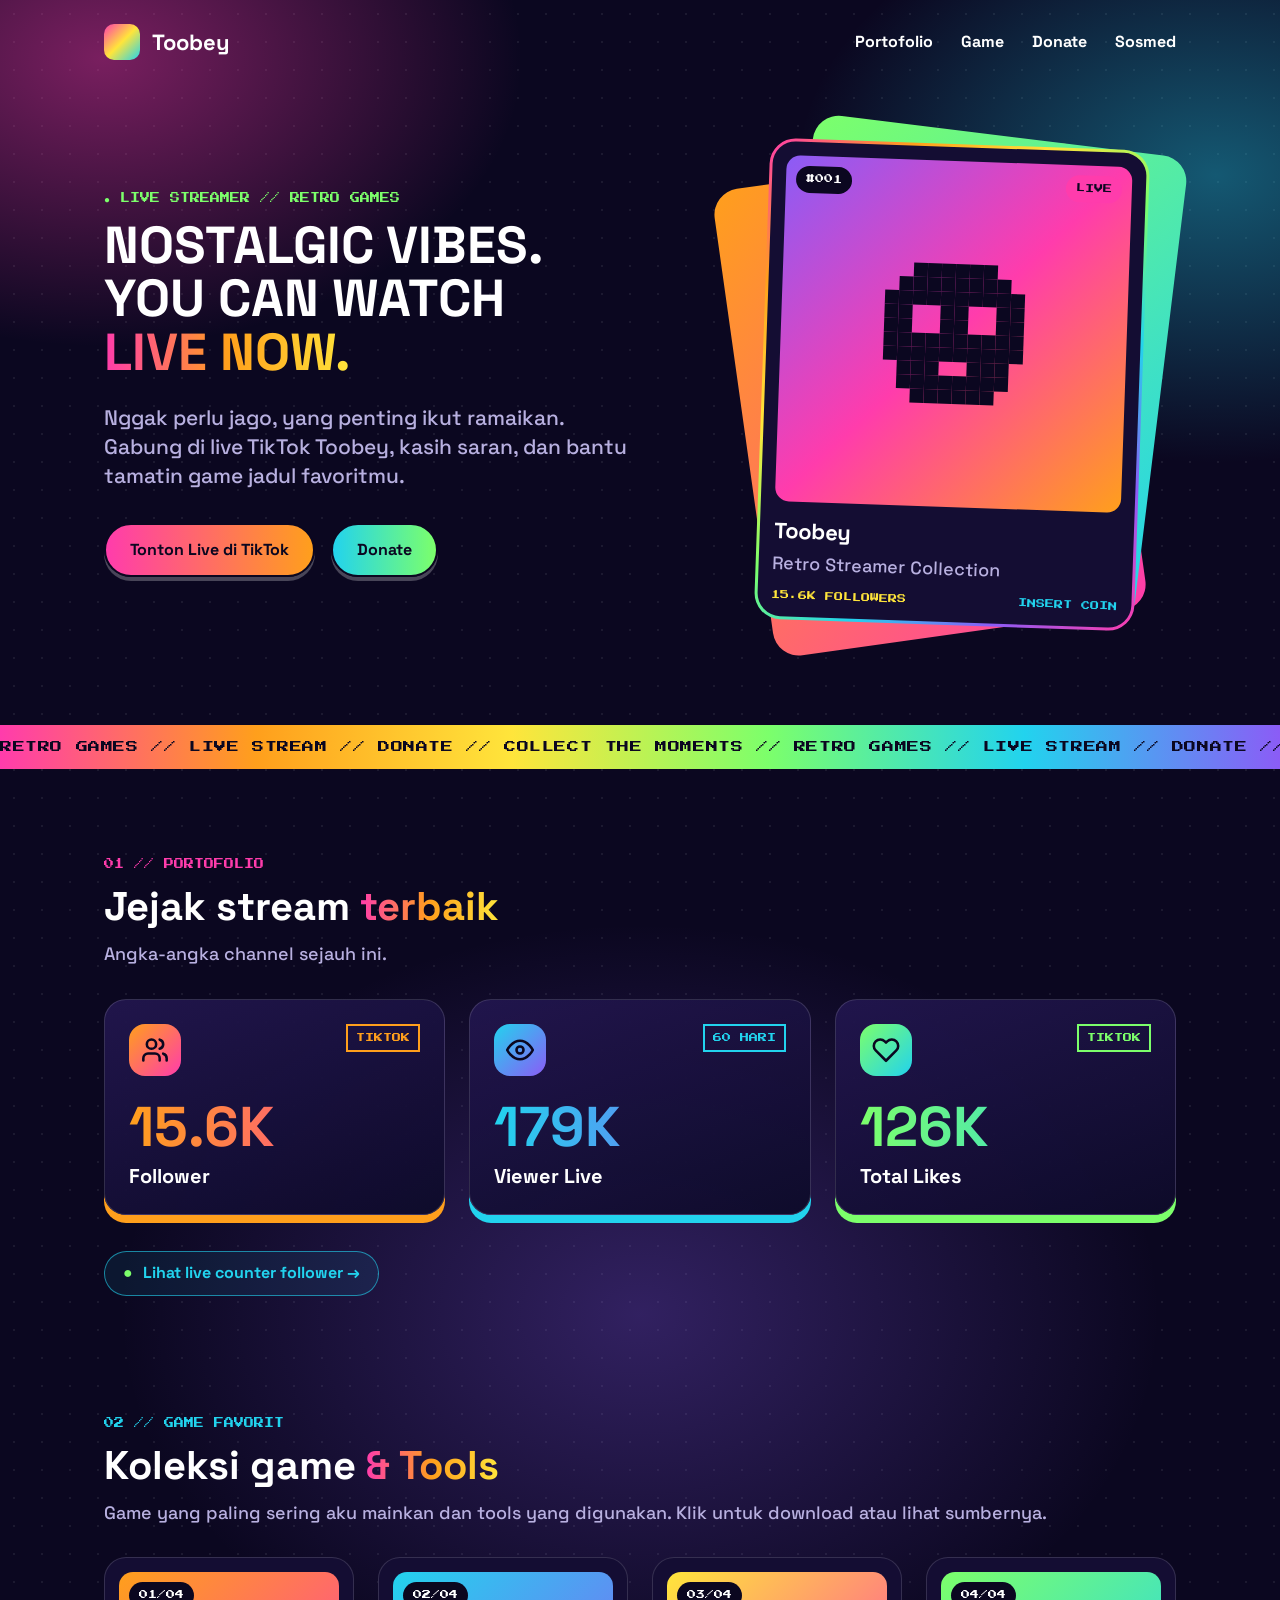
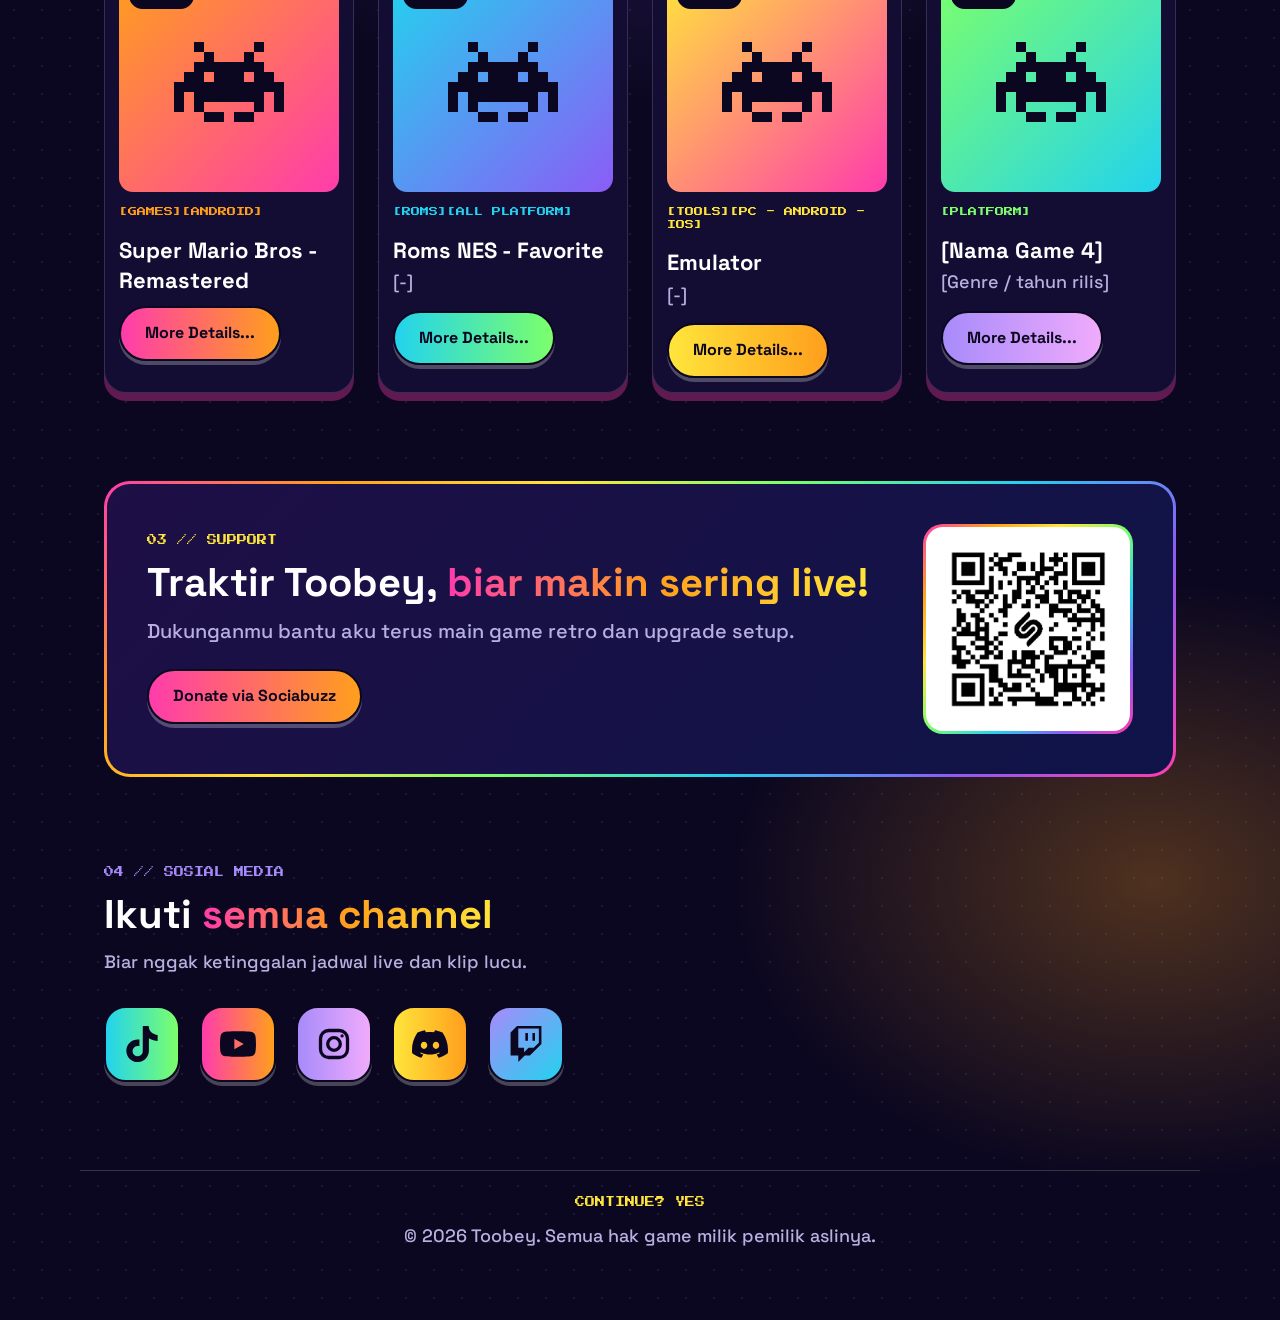
==== commit b84bc928: "Update index.html" ====
--- a/index.html
+++ b/index.html
@@ -110,10 +110,10 @@
 <h2 class="h2">Koleksi game <span class="gt">& Tools</span></h2>
 <p class="mut" style="margin:0 0 32px">Game yang paling sering aku mainkan dan tools yang digunakan. Klik untuk download atau lihat sumbernya.</p>
 <div class="grid" style="grid-template-columns:repeat(auto-fit,minmax(250px,1fr))">
-<div class="nft"><div class="art g2"><div class="badge">01/04</div><div style="width:110px;height:80px;color:#0B0720"><div class="inv"></div></div></div><div class="ft"><span class="px" style="font-size:9px;color:#FF9F1C">[GAMES][ANDROID]</span></div><div class="nm">Super Mario Bros - Remastered</div><div class="mut" style="margin-bottom:10px"></div><a class="btn b1" href="https://toobeys.github.io/link-smbr/">Download</a></div>
-<div class="nft"><div class="art g3"><div class="badge">02/04</div><div style="width:110px;height:80px;color:#0B0720"><div class="inv"></div></div></div><div class="ft"><span class="px" style="font-size:9px;color:#22D3EE">[ROMS][ALL PLATFORM]</span></div><div class="nm">Roms NES - Favorite</div><div class="mut" style="margin-bottom:16px">[-]</div><a class="btn b2" href="https://drive.google.com/file/d/1R2_-fKvoeXZqKGGdcQckTJF9IW-Y7uQy/view">Download</a></div>
-<div class="nft"><div class="art g5"><div class="badge">03/04</div><div style="width:110px;height:80px;color:#0B0720"><div class="inv"></div></div></div><div class="ft"><span class="px" style="font-size:9px;color:#FFE53B">[TOOLS][PC - ANDROID - IOS]</span></div><div class="nm">Emulator</div><div class="mut" style="margin-bottom:16px">[-]</div><a class="btn b4" href="https://toobeys.github.io/emulator_download/">Download</a></div>
-<div class="nft"><div class="art g4"><div class="badge">04/04</div><div style="width:110px;height:80px;color:#0B0720"><div class="inv"></div></div></div><div class="ft"><span class="px" style="font-size:9px;color:#7CFF6B">[PLATFORM]</span></div><div class="nm">[Nama Game 4]</div><div class="mut" style="margin-bottom:16px">[Genre / tahun rilis]</div><a class="btn b3" href="#">Download</a></div>
+<div class="nft"><div class="art g2"><div class="badge">01/04</div><div style="width:110px;height:80px;color:#0B0720"><div class="inv"></div></div></div><div class="ft"><span class="px" style="font-size:9px;color:#FF9F1C">[GAMES][ANDROID]</span></div><div class="nm">Super Mario Bros - Remastered</div><div class="mut" style="margin-bottom:10px"></div><a class="btn b1" href="https://toobeys.github.io/link-smbr/">More Details...</a></div>
+<div class="nft"><div class="art g3"><div class="badge">02/04</div><div style="width:110px;height:80px;color:#0B0720"><div class="inv"></div></div></div><div class="ft"><span class="px" style="font-size:9px;color:#22D3EE">[ROMS][ALL PLATFORM]</span></div><div class="nm">Roms NES - Favorite</div><div class="mut" style="margin-bottom:16px">[-]</div><a class="btn b2" href="https://drive.google.com/file/d/1R2_-fKvoeXZqKGGdcQckTJF9IW-Y7uQy/view">More Details...</a></div>
+<div class="nft"><div class="art g5"><div class="badge">03/04</div><div style="width:110px;height:80px;color:#0B0720"><div class="inv"></div></div></div><div class="ft"><span class="px" style="font-size:9px;color:#FFE53B">[TOOLS][PC - ANDROID - IOS]</span></div><div class="nm">Emulator</div><div class="mut" style="margin-bottom:16px">[-]</div><a class="btn b4" href="https://toobeys.github.io/emulator_download/">More Details...</a></div>
+<div class="nft"><div class="art g4"><div class="badge">04/04</div><div style="width:110px;height:80px;color:#0B0720"><div class="inv"></div></div></div><div class="ft"><span class="px" style="font-size:9px;color:#7CFF6B">[PLATFORM]</span></div><div class="nm">[Nama Game 4]</div><div class="mut" style="margin-bottom:16px">[Genre / tahun rilis]</div><a class="btn b3" href="#">More Details...</a></div>
 </div>
 </div>
 
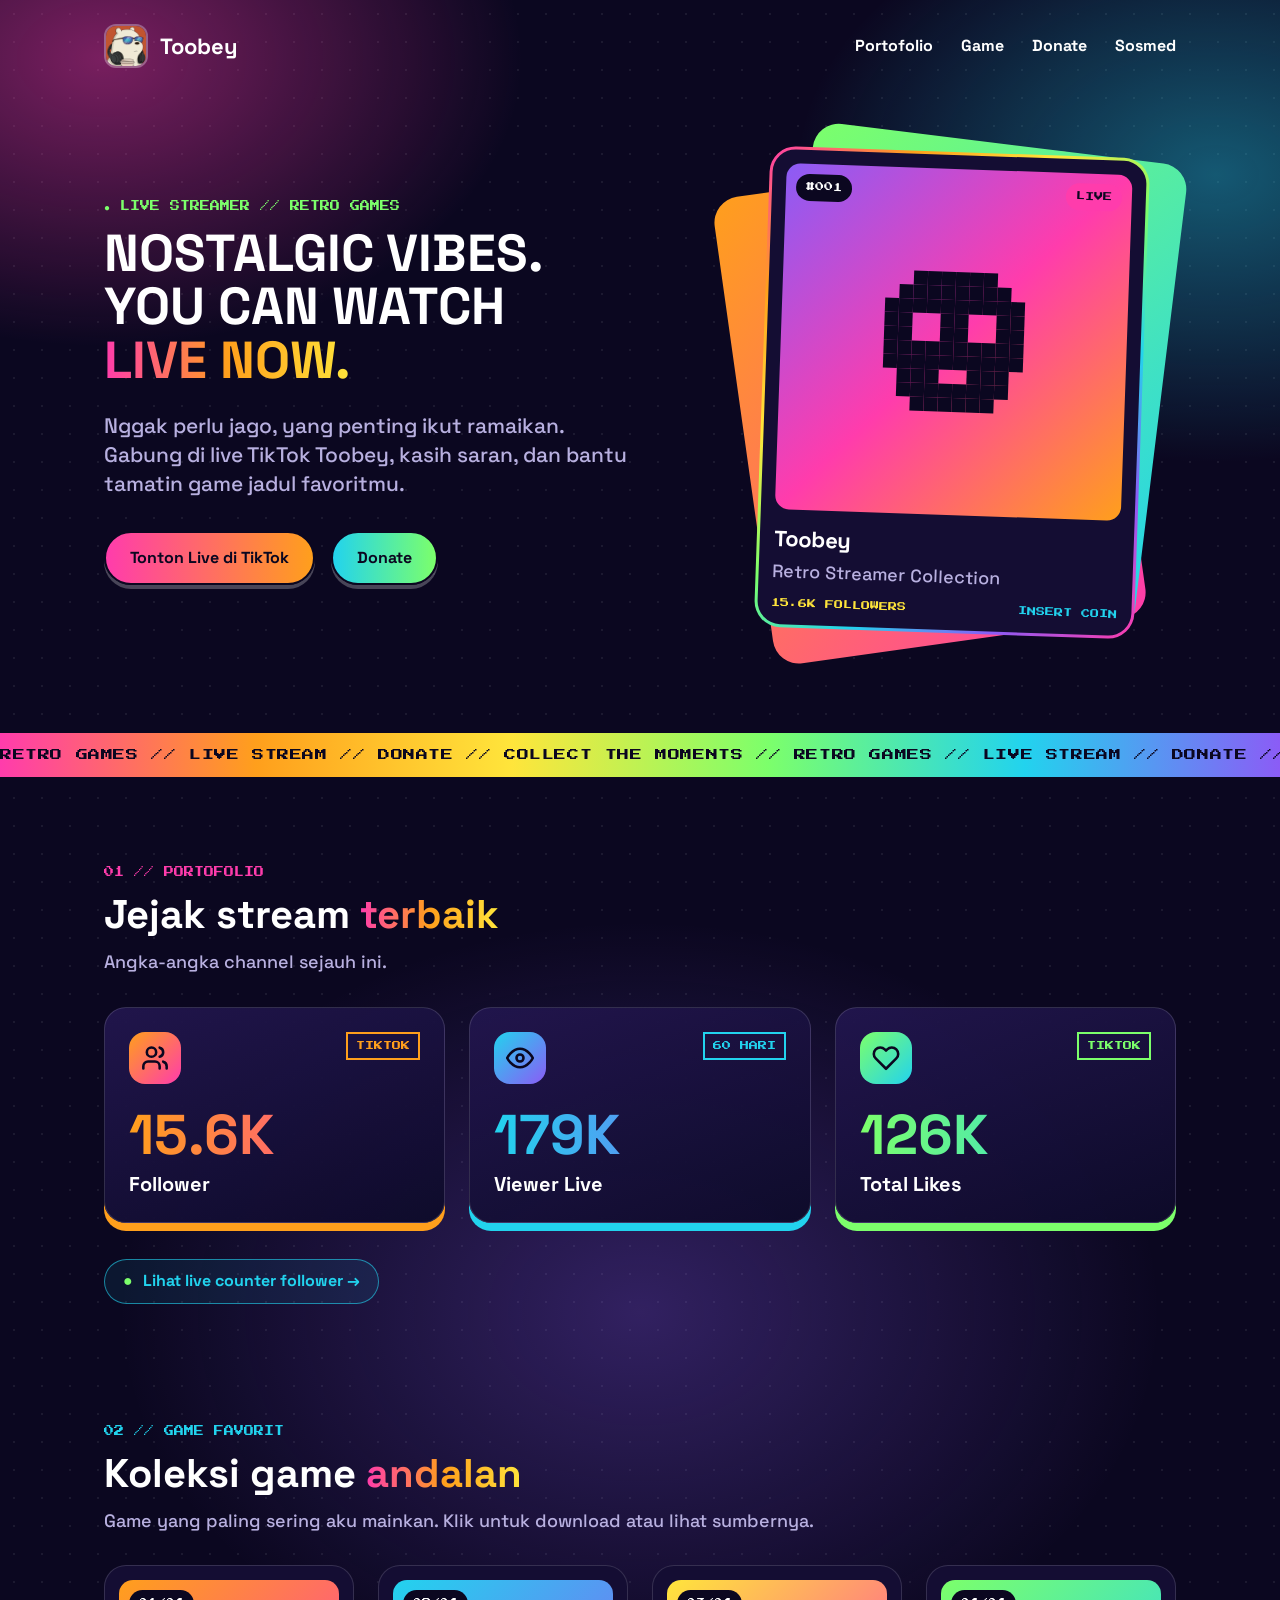
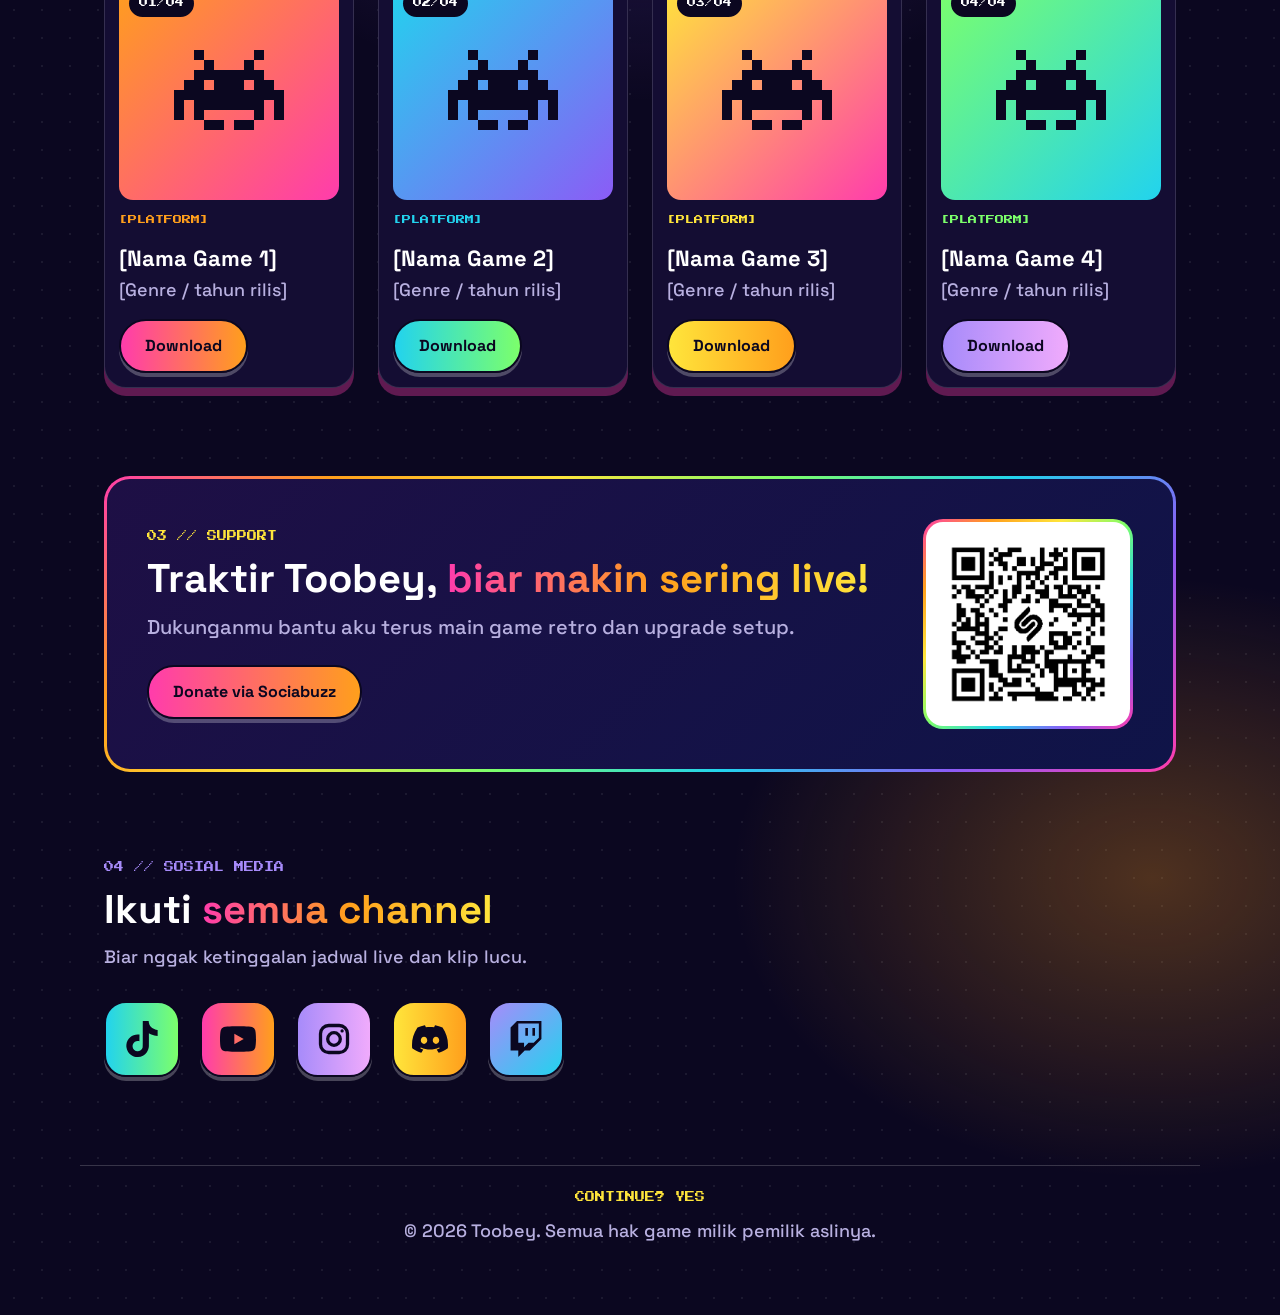
==== commit 01b76475: "Update index.html" ====
--- a/index.html
+++ b/index.html
@@ -6,6 +6,7 @@
 <title>Toobey | Retro Game Streamer</title>
 <meta name="description" content="Live streamer game retro. Portofolio, game favorit, donate, dan semua link sosial media.">
 <meta name="theme-color" content="#0B0720">
+<link rel="icon" type="image/png" href="icon.png">
 
 <link rel="preconnect" href="https://fonts.googleapis.com">
 <link href="https://fonts.googleapis.com/css2?family=Press+Start+2P&amp;family=Space+Grotesk:wght@500;700&amp;display=swap" rel="stylesheet">
@@ -65,7 +66,7 @@
 <div style="background-image:radial-gradient(700px 480px at 8% 2%,rgba(255,60,172,.45),transparent 60%),radial-gradient(700px 480px at 95% 6%,rgba(34,211,238,.4),transparent 60%),radial-gradient(800px 600px at 50% 45%,rgba(139,92,246,.3),transparent 65%),radial-gradient(700px 500px at 90% 85%,rgba(255,159,28,.28),transparent 60%),radial-gradient(rgba(255,255,255,.07) 1px,transparent 1px);background-size:auto,auto,auto,auto,28px 28px;background-color:#0B0720;color:#fff;font-family:'Space Grotesk',sans-serif;font-weight:500;font-size:18px;line-height:1.4;min-height:100%;padding-bottom:48px;overflow:hidden">
 
 <div class="nav" style="max-width:1120px;margin:0 auto;padding:24px;display:flex;flex-wrap:wrap;gap:16px;align-items:center;justify-content:space-between;box-sizing:border-box">
-<div style="display:flex;align-items:center;gap:12px"><div style="width:36px;height:36px;border-radius:10px;background:linear-gradient(135deg,#FF3CAC,#FFE53B,#22D3EE)"></div><div style="font-weight:700;font-size:22px">Toobey</div></div>
+<div style="display:flex;align-items:center;gap:12px"><img src="icon.png" alt="Logo Toobey" width="40" height="40" style="width:40px;height:40px;border-radius:12px;object-fit:cover;border:2px solid rgba(255,255,255,.3)"><div style="font-weight:700;font-size:22px">Toobey</div></div>
 <div style="display:flex;flex-wrap:wrap;gap:28px;font-weight:700;font-size:16px"><a href="#portofolio">Portofolio</a><a href="#game">Game</a><a href="#donate">Donate</a><a href="#sosmed">Sosmed</a></div>
 </div>
 
@@ -107,13 +108,13 @@
 
 <div id="game" class="sec">
 <div class="kick" style="color:#22D3EE">02 // GAME FAVORIT</div>
-<h2 class="h2">Koleksi game <span class="gt">& Tools</span></h2>
-<p class="mut" style="margin:0 0 32px">Game yang paling sering aku mainkan dan tools yang digunakan. Klik untuk download atau lihat sumbernya.</p>
+<h2 class="h2">Koleksi game <span class="gt">andalan</span></h2>
+<p class="mut" style="margin:0 0 32px">Game yang paling sering aku mainkan. Klik untuk download atau lihat sumbernya.</p>
 <div class="grid" style="grid-template-columns:repeat(auto-fit,minmax(250px,1fr))">
-<div class="nft"><div class="art g2"><div class="badge">01/04</div><div style="width:110px;height:80px;color:#0B0720"><div class="inv"></div></div></div><div class="ft"><span class="px" style="font-size:9px;color:#FF9F1C">[GAMES][ANDROID]</span></div><div class="nm">Super Mario Bros - Remastered</div><div class="mut" style="margin-bottom:10px"></div><a class="btn b1" href="https://toobeys.github.io/link-smbr/">More Details...</a></div>
-<div class="nft"><div class="art g3"><div class="badge">02/04</div><div style="width:110px;height:80px;color:#0B0720"><div class="inv"></div></div></div><div class="ft"><span class="px" style="font-size:9px;color:#22D3EE">[ROMS][ALL PLATFORM]</span></div><div class="nm">Roms NES - Favorite</div><div class="mut" style="margin-bottom:16px">[-]</div><a class="btn b2" href="https://drive.google.com/file/d/1R2_-fKvoeXZqKGGdcQckTJF9IW-Y7uQy/view">More Details...</a></div>
-<div class="nft"><div class="art g5"><div class="badge">03/04</div><div style="width:110px;height:80px;color:#0B0720"><div class="inv"></div></div></div><div class="ft"><span class="px" style="font-size:9px;color:#FFE53B">[TOOLS][PC - ANDROID - IOS]</span></div><div class="nm">Emulator</div><div class="mut" style="margin-bottom:16px">[-]</div><a class="btn b4" href="https://toobeys.github.io/emulator_download/">More Details...</a></div>
-<div class="nft"><div class="art g4"><div class="badge">04/04</div><div style="width:110px;height:80px;color:#0B0720"><div class="inv"></div></div></div><div class="ft"><span class="px" style="font-size:9px;color:#7CFF6B">[PLATFORM]</span></div><div class="nm">[Nama Game 4]</div><div class="mut" style="margin-bottom:16px">[Genre / tahun rilis]</div><a class="btn b3" href="#">More Details...</a></div>
+<div class="nft"><div class="art g2"><div class="badge">01/04</div><div style="width:110px;height:80px;color:#0B0720"><div class="inv"></div></div></div><div class="ft"><span class="px" style="font-size:9px;color:#FF9F1C">[PLATFORM]</span></div><div class="nm">[Nama Game 1]</div><div class="mut" style="margin-bottom:16px">[Genre / tahun rilis]</div><a class="btn b1" href="#">Download</a></div>
+<div class="nft"><div class="art g3"><div class="badge">02/04</div><div style="width:110px;height:80px;color:#0B0720"><div class="inv"></div></div></div><div class="ft"><span class="px" style="font-size:9px;color:#22D3EE">[PLATFORM]</span></div><div class="nm">[Nama Game 2]</div><div class="mut" style="margin-bottom:16px">[Genre / tahun rilis]</div><a class="btn b2" href="#">Download</a></div>
+<div class="nft"><div class="art g5"><div class="badge">03/04</div><div style="width:110px;height:80px;color:#0B0720"><div class="inv"></div></div></div><div class="ft"><span class="px" style="font-size:9px;color:#FFE53B">[PLATFORM]</span></div><div class="nm">[Nama Game 3]</div><div class="mut" style="margin-bottom:16px">[Genre / tahun rilis]</div><a class="btn b4" href="#">Download</a></div>
+<div class="nft"><div class="art g4"><div class="badge">04/04</div><div style="width:110px;height:80px;color:#0B0720"><div class="inv"></div></div></div><div class="ft"><span class="px" style="font-size:9px;color:#7CFF6B">[PLATFORM]</span></div><div class="nm">[Nama Game 4]</div><div class="mut" style="margin-bottom:16px">[Genre / tahun rilis]</div><a class="btn b3" href="#">Download</a></div>
 </div>
 </div>
 
